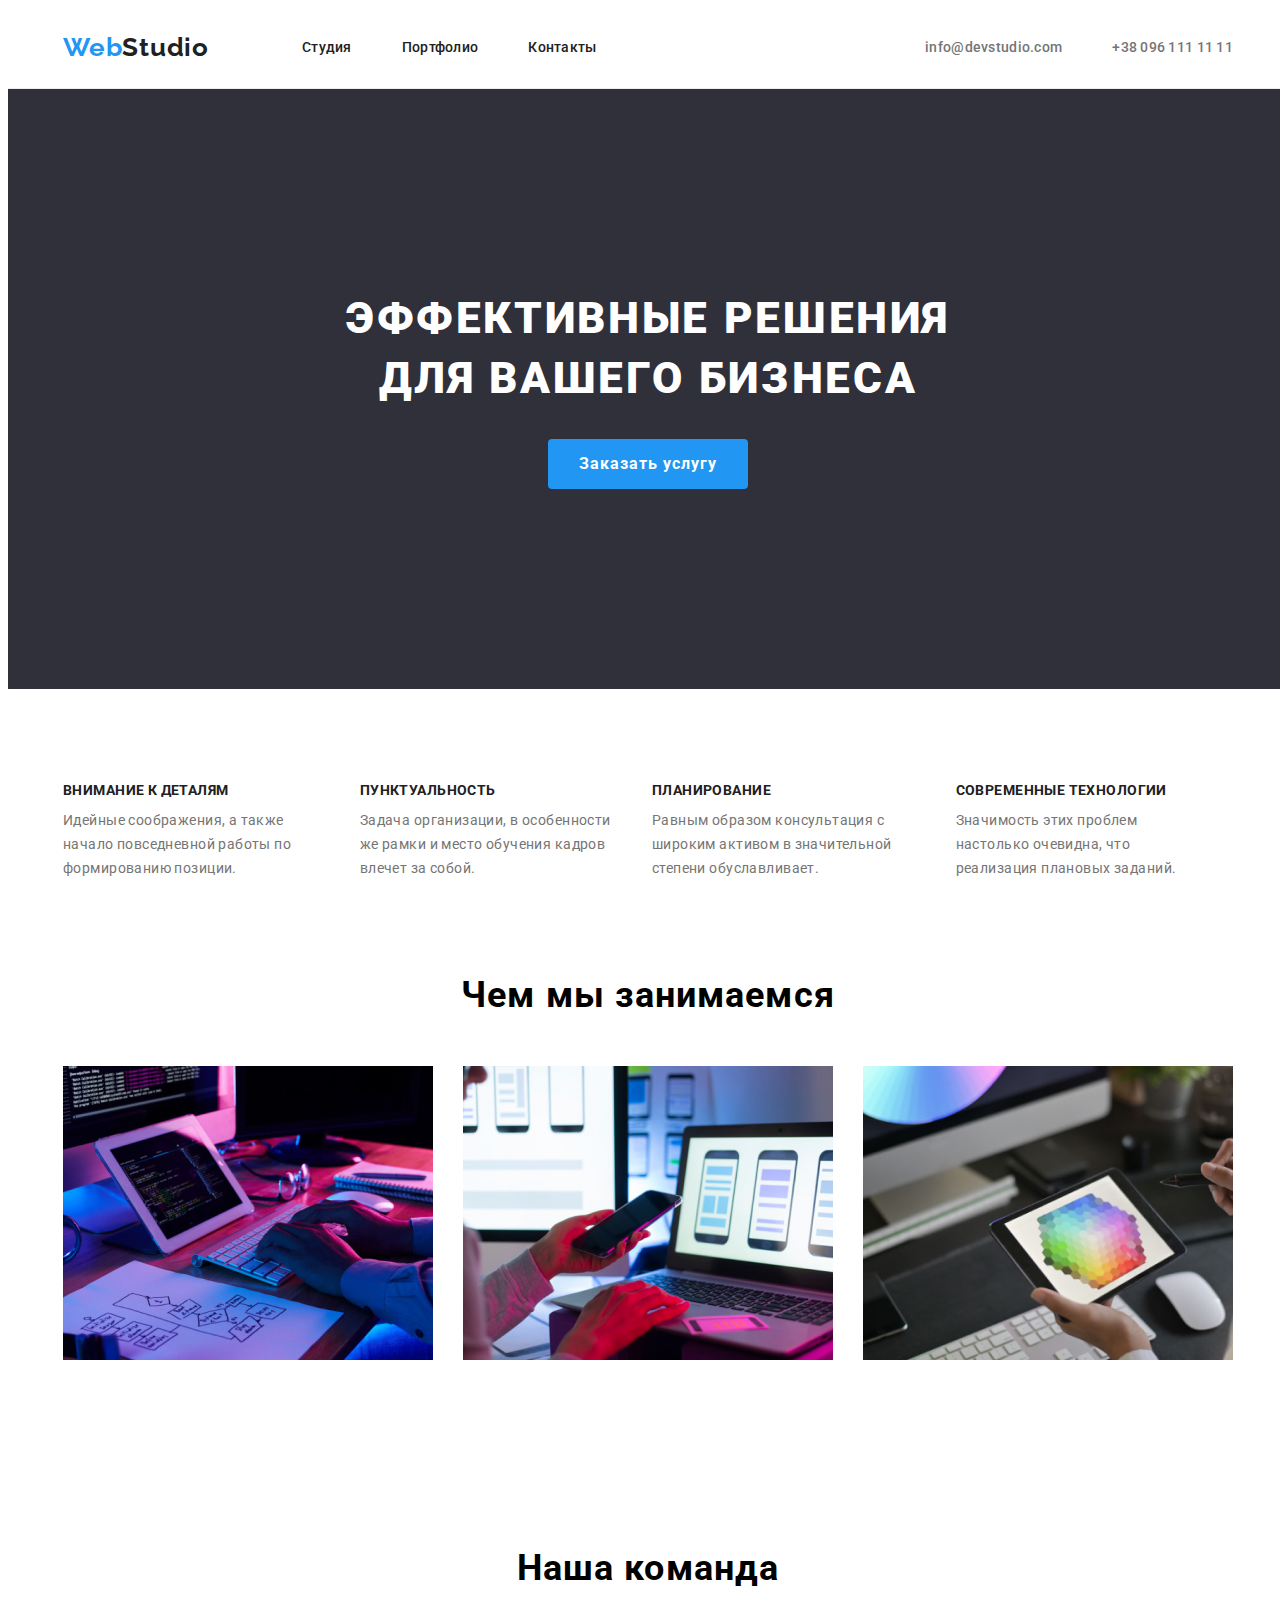
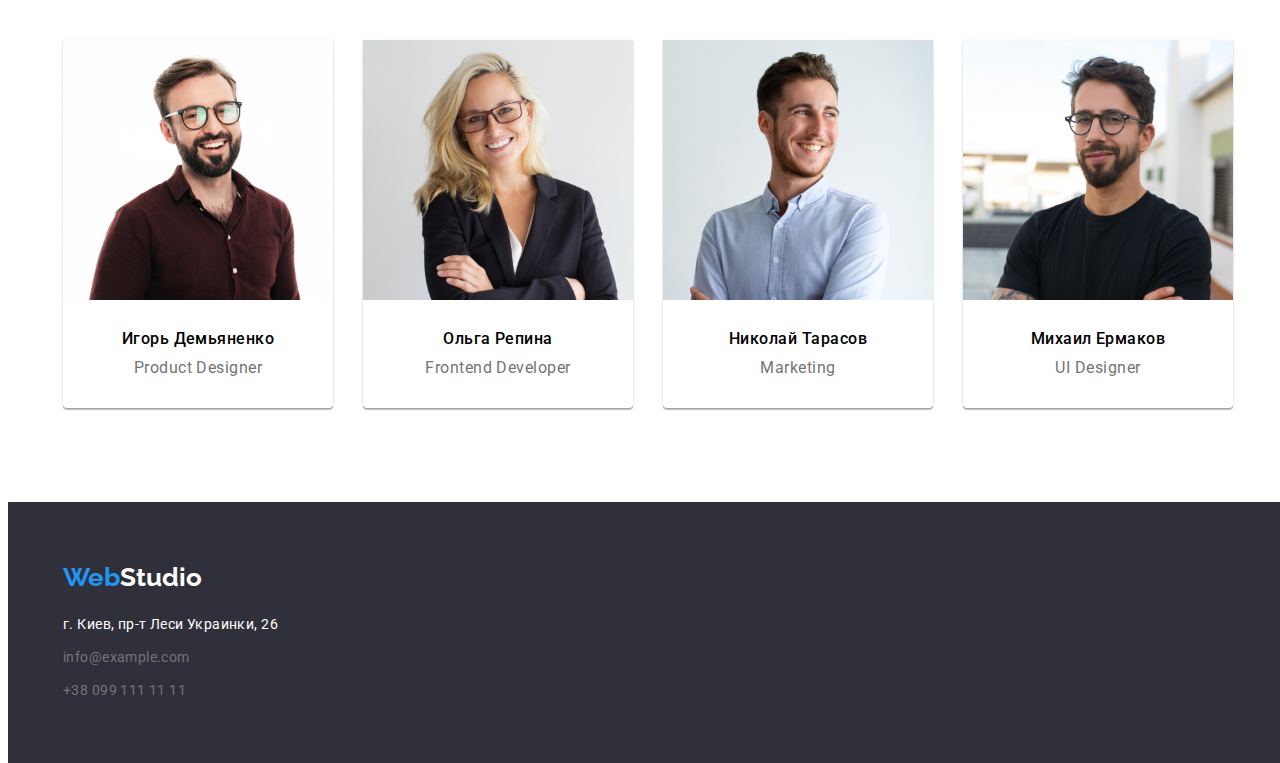
==== index.html @ 1dcfb026 "Add files via upload" ====
<!DOCTYPE html>
<html lang="en">
<head>
	<meta charset="utf-8">
	<link rel="preconnect" href="https://fonts.googleapis.com">
<link rel="preconnect" href="https://fonts.gstatic.com" crossorigin>
<link href="https://fonts.googleapis.com/css2?family=Montserrat:ital,wght@0,400;0,600;0,700;0,800;1,500&family=Raleway:wght@700&family=Roboto:wght@400;500;700;900&display=swap"
 rel="stylesheet">
 <link rel="stylesheet" href="https://cdnjs.cloudflare.com/ajax/libs/modern-normalize/1.1.0/modern-normalize.min.css" integrity="sha512-wpPYUAdjBVSE4KJnH1VR1HeZfpl1ub8YT/NKx4PuQ5NmX2tKuGu6U/JRp5y+Y8XG2tV+wKQpNHVUX03MfMFn9Q=="
  crossorigin="anonymous" referrerpolicy="no-referrer" />
	<link rel="stylesheet" type="text/css" href="css/styles.css">
	<title>Home work 3</title>
</head>
<body>
	<header class="header">
	<div class="container header-container">
<nav class="nav">
			<a href="" class="logo"><span class="logo-blue">Web</span>Studio</a>
	<ul class="list-header">
		<li class="item-header"><a href="" class="link-header">Студия</a></li>
		<li class="item-header"><a href="https://olegochych.github.io/goit-markup-hw-03/portfolio.html" class="link-header">Портфолио</a></li>
		<li class="item-header"><a href="" class="link-header">Контакты</a></li>
	</ul>
</nav>
	<ul class="list-grey">
		<li class="item-grey"><a href="mailto:info@devstudio.com" class="link-grey">info@devstudio.com</a></li>
		<li class="item-grey"><a href="tel:+380961111111" class="link-grey">+38 096 111 11 11</a></li>
	</ul>
	</div>

	</header>

<main class="main">
	<section class="section-hero">
		<div class="container">
		<h1 class="hero-title">Эффективные решения для вашего бизнеса</h1>
		<button type="button" class="hero-btn">Заказать услугу</button>
		</div>
	</section>
	<section class="section-features">
		<div class="container">
		<ul class="list-features">
			<li class="item-features">
				<h3 class="title-features">Внимание к деталям</h3>
				<p class="text-features">Идейные соображения, а также начало повседневной работы по формированию позиции.</p>
			</li>
			<li class="item-features">
				<h3 class="title-features">Пунктуальность</h3>
				<p class="text-features">Задача организации, в особенности же рамки и место обучения кадров влечет за собой.</p>
			</li>
			<li class="item-features">
				<h3 class="title-features">Планирование</h3>
				<p class="text-features">Равным образом консультация с широким активом в значительной степени обуславливает.</p>
			</li>
			<li class="item-features">
				<h3 class="title-features">Современные технологии</h3>
				<p class="text-features">Значимость этих проблем настолько очевидна, что реализация плановых заданий.</p>
			</li>
		</ul>
		</div>
	</section>
	<section class="what-we-do">
		<div class="container">
			<h2 class="what-we-do-title">Чем мы занимаемся</h2>
		<ul class="wwd-list">
			<li class="wwd-item"><img src="images/wwd1.jpg" alt="Написание кода" width="370" height="294"></li>
			<li class="wwd-item"><img src="images/wwd2.jpg" alt="Разработка мобильного приложения" width="370" height="294"></li>
			<li><img src="images/wwd3.jpg" alt="Графический планшет" width="370" height="294"></li>
		</ul>
		</div>	
	</section>
	<section class="our-team">
		<div class="container">
		<h2 class="our-team-title">Наша команда</h2>
		<ul class="our-team-list">
			<li class="our-team-item">
				<img src="images/imgihor.jpg" alt="Игорь" width="270" height="260">
				<h3 class="our-team-names">Игорь Демьяненко</h3>
				<p class="our-team-job">Product Designer</p>
			</li>
			<li class="our-team-item">
				<img src="images/imgolha.jpg" alt="Ольга" width="270" height="260">
				<h3 class="our-team-names">Ольга Репина</h3>
				<p class="our-team-job">Frontend Developer</p>
			</li>
			<li class="our-team-item">
				<img src="images/imgniko.jpg" alt="Николай" width="270" height="260">
				<h3 class="our-team-names">Николай Тарасов</h3>
				<p class="our-team-job">Marketing</p>
			</li>
			<li class="our-team-item">
				<img src="images/imgmichail.jpg" alt="Михаил" width="270" height="260">
				<h3 class="our-team-names">Михаил Ермаков</h3>
				<p class="our-team-job">UI Designer</p>
			</li>
		</ul>
		</div>
	</section>
	</main>

	<footer class="footer">
		<div class="container footer-container">
			<a href="" class="logo-footer"><span class="logo-blue">Web</span>Studio</a>
			<address>
				<ul class="list-footer">
					<li class="item-footer"><a href="https://www.google.com/maps/d/u/0/viewer?msa=0&mid=10uSM3H-mIU3GznYo2szRIEphczw&ll=50.42732700000001%2C30.538092&z=17" class="link-footer-street">г. Киев, пр-т Леси Украинки, 26</a></li>
					<li class="item-footer"><a href="mailto:info@example.com" class="link-footer">info@example.com</a></li>
					<li class="item-footer"><a href="tel:+380991111111" class="link-footer">+38 099 111 11 11</a></li>
				</ul>
			</address>
		</div>
	</footer>
</body>
</html>
---- css/styles.css ----
p,
h1,
h2,
h3,
h4,
h5,
h6 {
  margin: 0;
}

ul {
  margin: 0;
  padding: 0;
}
*,
*:before,
*:after {
  box-sizing: border-box;
}

:focus,
:active {
  outline: none;
}

a:focus,
a:active {
  outline: none;
}

nav,
footer,
header,
aside {
  display: block;
}

html,
body {
  height: 100%;
  width: 100%;
  font-size: 100%;
  line-height: 1;
  font-size: 14px;
  -ms-text-size-adjust: 100%;
  -moz-text-size-adjust: 100%;
  -webkit-text-size-adjust: 100%;
}

input,
button,
textarea {
  font-family: inherit;
}

input::-ms-clear {
  display: none;
}
button {
  cursor: pointer;
}
button::-moz-focus-inner {
  padding: 0;
  border: 0;
}
a,
a:visited,
a:hover {
  text-decoration: none;
}
ul,
li {
  list-style: none;
}
img {
  vertical-align: top;
}

h1,
h2,
h3,
h4,
h5,
h6 {
  font-size: inherit;
  font-weight: 400;
}

.visually-hidden {
  position: absolute;
  width: 1px;
  height: 1px;
  margin: -1px;
  padding: 0;
  overflow: hidden;
  border: 0;
  clip: rect(0 0 0 0);
}

button {
  cursor: pointer;
}

:root {
  --accent-color: #212121;
  --color-blue: #2196f3;
  --color-grey: #757575;
  --color-white: #ffffff;
}
body {
  font-family: roboto, sans-serif;
}

/*----------------HEADER----------*/
.container {
  width: 1200px;
  padding-left: 15px;
  padding-right: 15px;
  margin: 0 auto;
}
.header {
  border-bottom: solid 1px #ececec;
}
.nav {
  display: flex;
}
.logo {
  padding-top: 24px;
  padding-bottom: 25px;
  margin-right: 93px;
  margin-left: 0;
  font-family: Raleway;
  font-weight: 700;
  font-size: 26px;
  line-height: 1.19;
  letter-spacing: 0.03em;
  color: var(--accent-color);
}
.logo-blue {
  color: var(--color-blue);
}
.header-container {
  display: flex;
}
.list-header {
  display: flex;
}
.link-header { 
  font-weight: 500;
  font-size: 14px;
  line-height: 1.14;
  letter-spacing: 0.02em;
}
.item-header{
  padding-top: 32px;
  padding-bottom: 32px;
}
.item-header:not(:last-child){
  margin-right: 50px;
}
.list-grey {
  margin-left: auto;
  display: flex;
}
.item-grey{
  padding-top: 32px;
  padding-bottom: 32px;
}
.item-grey:first-child{
  margin-right: 50px;
}
.link-grey {
  font-style: normal;
  font-weight: 500;
  font-size: 14px;
  line-height: 1.14;
  letter-spacing: 0.02em;
}

.link-header {
  color: var(--accent-color);
}
a.link-header:focus {
  color: var(--color-blue);
}
a.link-header:hover {
  color: var(--color-blue);
}
.link-grey {
  color: var(--color-grey);
}
a.link-grey:focus {
  color: var(--color-blue);
}
a.link-grey:hover {
  color: var(--color-blue);
}

/*--------- HERO --------*/

.section-hero {
    padding-top: 200px;
  background-color: #2f303a;
  height: 600px;
  text-align: center;
  align-items: center;
}

.hero-title {
  padding-left: 252px;
  padding-right: 252px;
  font-weight: 900;
  font-size: 44px;
  line-height: 1.36;
  text-align: center;
  letter-spacing: 0.06em;
  text-transform: uppercase;
  color: var(--color-white);
}

.hero-btn {
  margin-top: 30px;
  width: 200px;
  height: 50px;
  font-weight: 700;
  font-size: 16px;
  line-height: 1.87;
  letter-spacing: 0.06em;
  border-style: none;
  border-radius: 4px;
  background-color: var(--color-blue);
  color: var(--color-white);
}

/*---------FEATURES---------*/

.section-features{
  padding-top: 94px;
}
.list-features {
  display: flex;
}
.item-features {
  margin-right: 30px;
}
.title-features {
  font-weight: 700;
  font-size: 14px;
  line-height: 1.14;
  letter-spacing: 0.03em;
  text-transform: uppercase;
  color: var(--accent-color);
}
.text-features {
  margin-top: 10px;
  font-size: 14px;
  line-height: 1.71;
  letter-spacing: 0.03em;
  color: var(--color-grey);
}

/*--------WHAT-WE-DO--------*/
.what-we-do{
  padding-top: 94px;
  padding-bottom: 94px;
}
.what-we-do-title {
  text-align: center;
  font-weight: 700;
  font-size: 36px;
  line-height: 1.16;
  letter-spacing: 0.03em;
  color: var(--acent-color);
}
.wwd-list {
  display: flex;
  margin-top: 50px;
}
.wwd-item :only-child {
  margin-right: 30px;
}
/*-------OUR-TEAM----------*/
.our-team{
  padding-top: 94px;
  padding-bottom: 94px;
}
.our-team-list {
  display: flex;
}
.our-team-item {
  margin-right: 30px;
  padding-bottom: 30px;
  box-shadow: 0px 1px 3px rgba(0, 0, 0, 0.12), 0px 1px 1px rgba(0, 0, 0, 0.14),
    0px 2px 1px rgba(0, 0, 0, 0.2);
  border-radius: 0px 0px 4px 4px;
}
.our-team-title {
  font-weight: 700;
  font-size: 36px;
  line-height: 1.16;
  text-align: center;
  letter-spacing: 0.03em;
  color: var(--acent-color);
  margin-bottom: 50px;
}
.our-team-names {
  padding-top: 30px;
  font-weight: 500;
  font-size: 16px;
  line-height: 1.18;
  text-align: center;
  letter-spacing: 0.03em;
  color: var(--acent-color);
}
.our-team-job {
  padding-top: 10px;
  font-size: 16px;
  line-height: 1.18;
  text-align: center;
  letter-spacing: 0.03em;
  color: var(--color-grey);
}

/*-------------FOOTER---------*/

.footer {
  background-color: #2f303a;
  padding-top: 60px;
  padding-bottom: 60px;
}


.logo-footer {
  font-family: Raleway;
  font-weight: 700;
  font-size: 26px;
  line-height: 1.19;
  color: var(--color-white);
}
.list-footer {
  margin-top: 20px;
}

.item-footer:first-child {
  margin-top: 20px;
}
.item-footer:nth-child(2) {
  margin-top: 9px;
}
.item-footer:nth-child(3) {
  margin-top: 9px;
}
.link-footer{
  display: flex;
  font-style: normal;
  font-size: 14px;
  line-height: 1.71;
  letter-spacing: 0.03em;
    color: var(--color-grey);
}
.link-footer-street{
  display: flex;
  font-style: normal;
  font-size: 14px;
  line-height: 1.71;
  letter-spacing: 0.03em;
  color: var(--color-white);
}
a.link-footer-street:hover {
  color: var(--color-blue);
}
a.link-footer-street:focus {
  color: var(--color-blue);
}
a.link-footer:hover {
  color: var(--color-blue);
}
a.link-footer:focus {
  color: var(--color-blue);
}
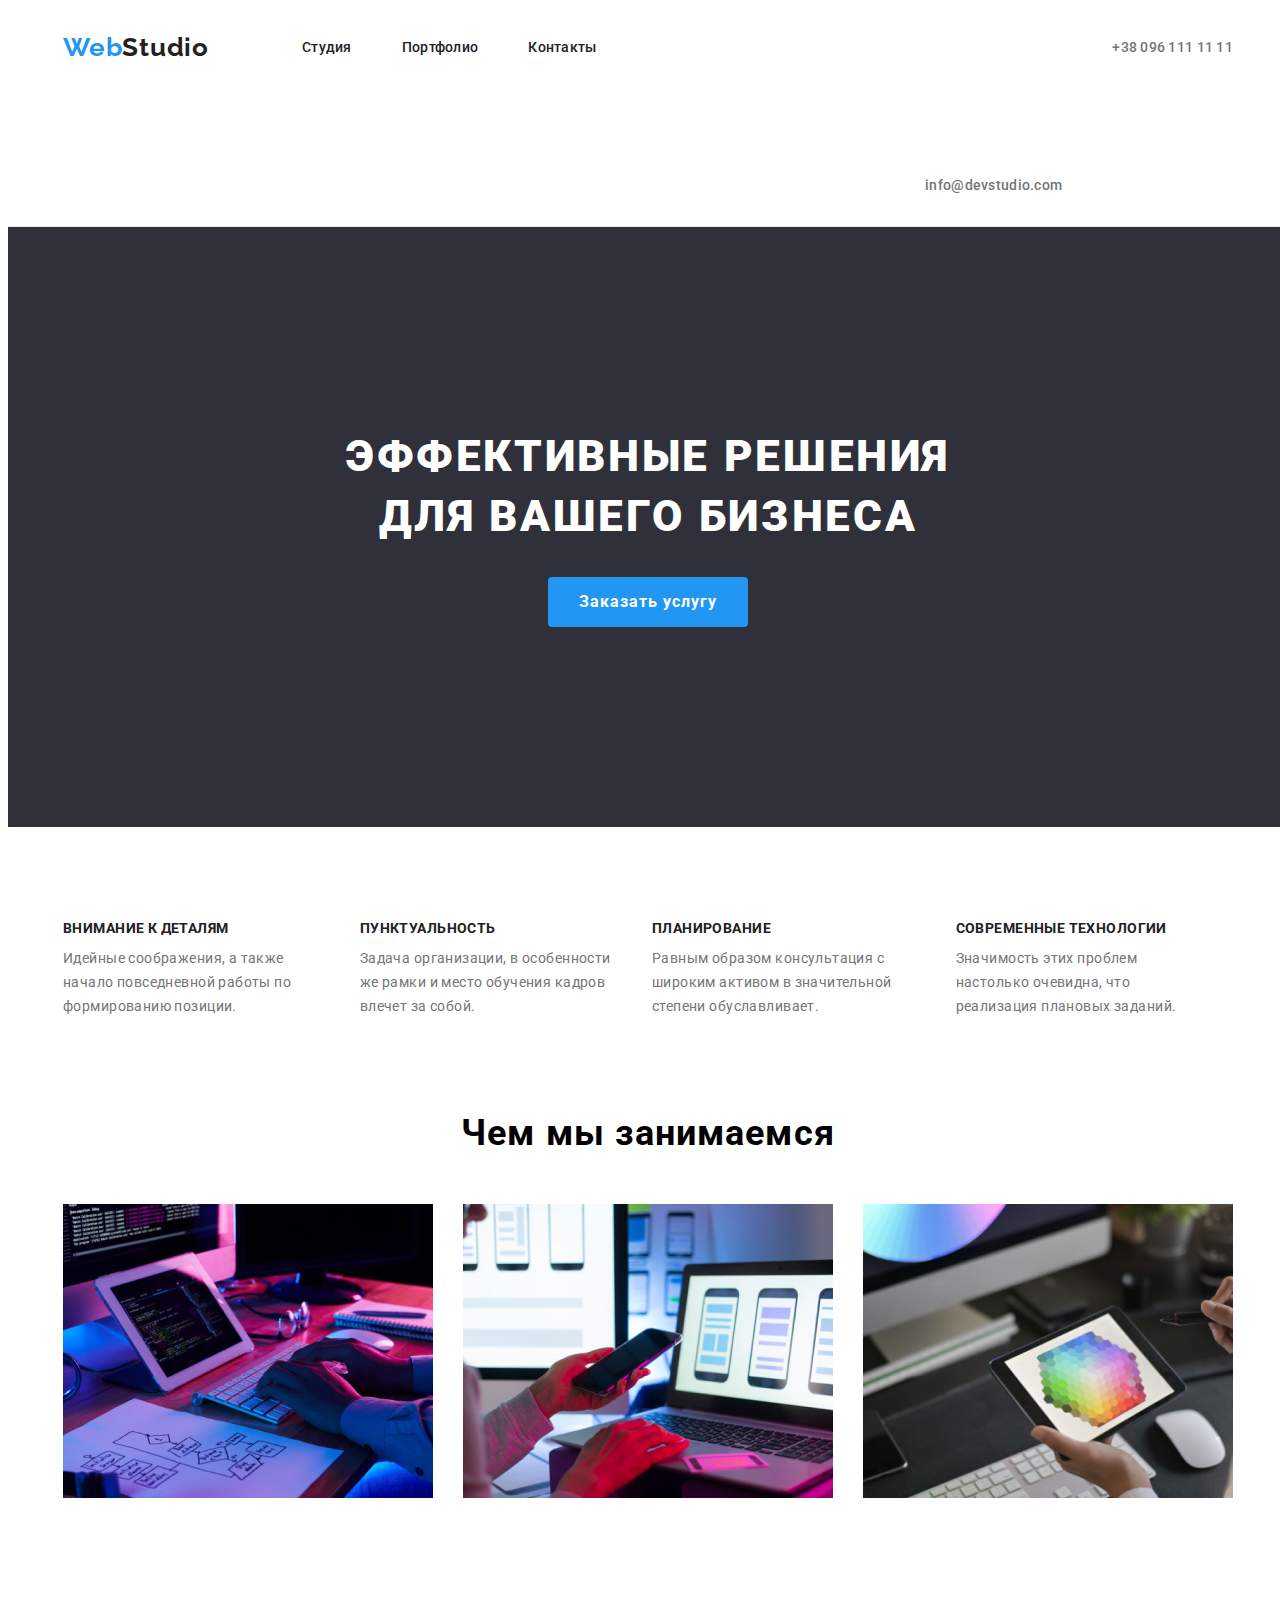
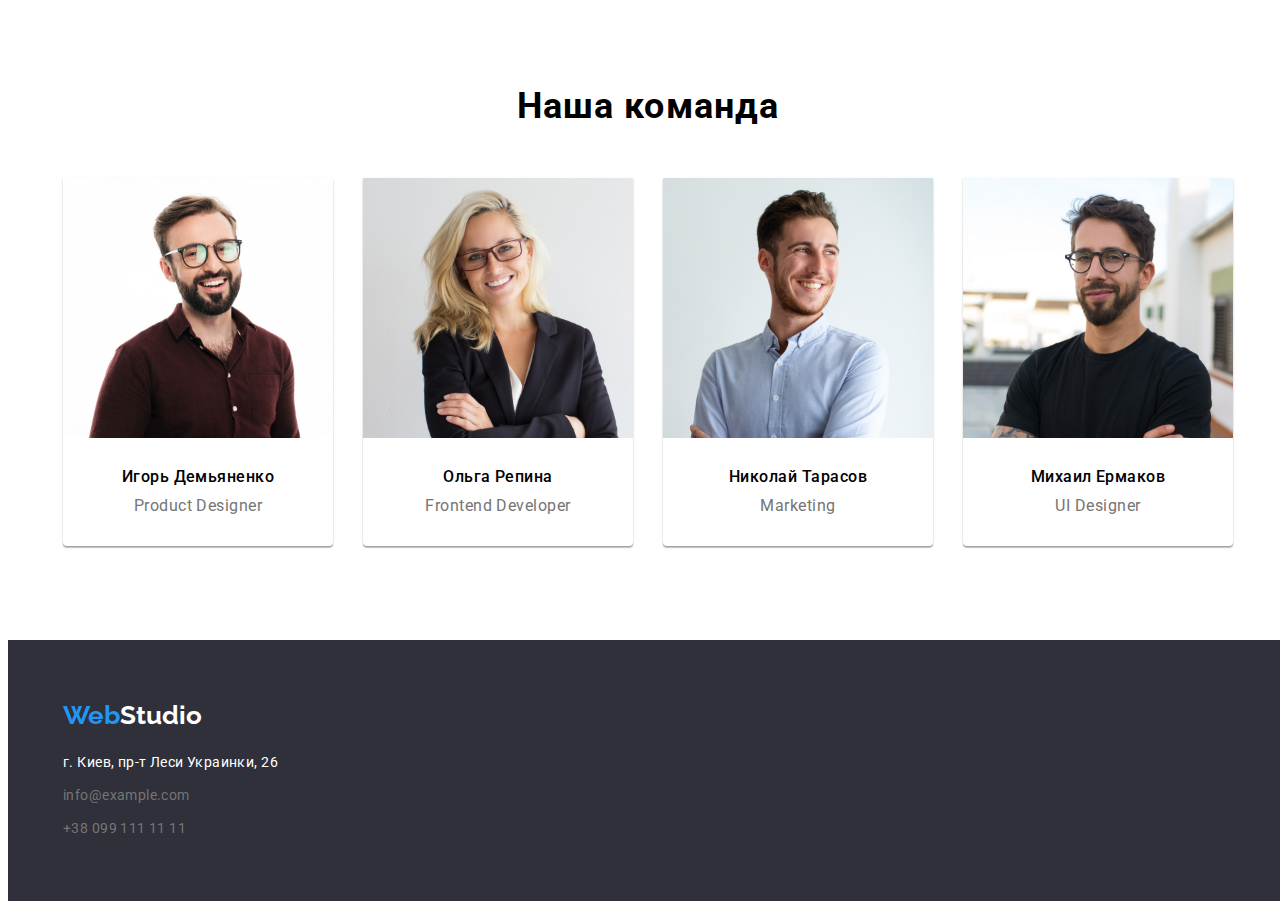
==== commit 97043f36: "Update index.html" ====
--- a/index.html
+++ b/index.html
@@ -23,7 +23,10 @@
 	</ul>
 </nav>
 	<ul class="list-grey">
-		<li class="item-grey"><a href="mailto:info@devstudio.com" class="link-grey">info@devstudio.com</a></li>
+		<li class="item-grey"><a href="mailto:info@devstudio.com" class="link-grey">
+			<svg class="header-icon">
+			<use href="./images/icons.svg#icon-envelope"></use>
+		</svg>    info@devstudio.com</a></li>
 		<li class="item-grey"><a href="tel:+380961111111" class="link-grey">+38 096 111 11 11</a></li>
 	</ul>
 	</div>
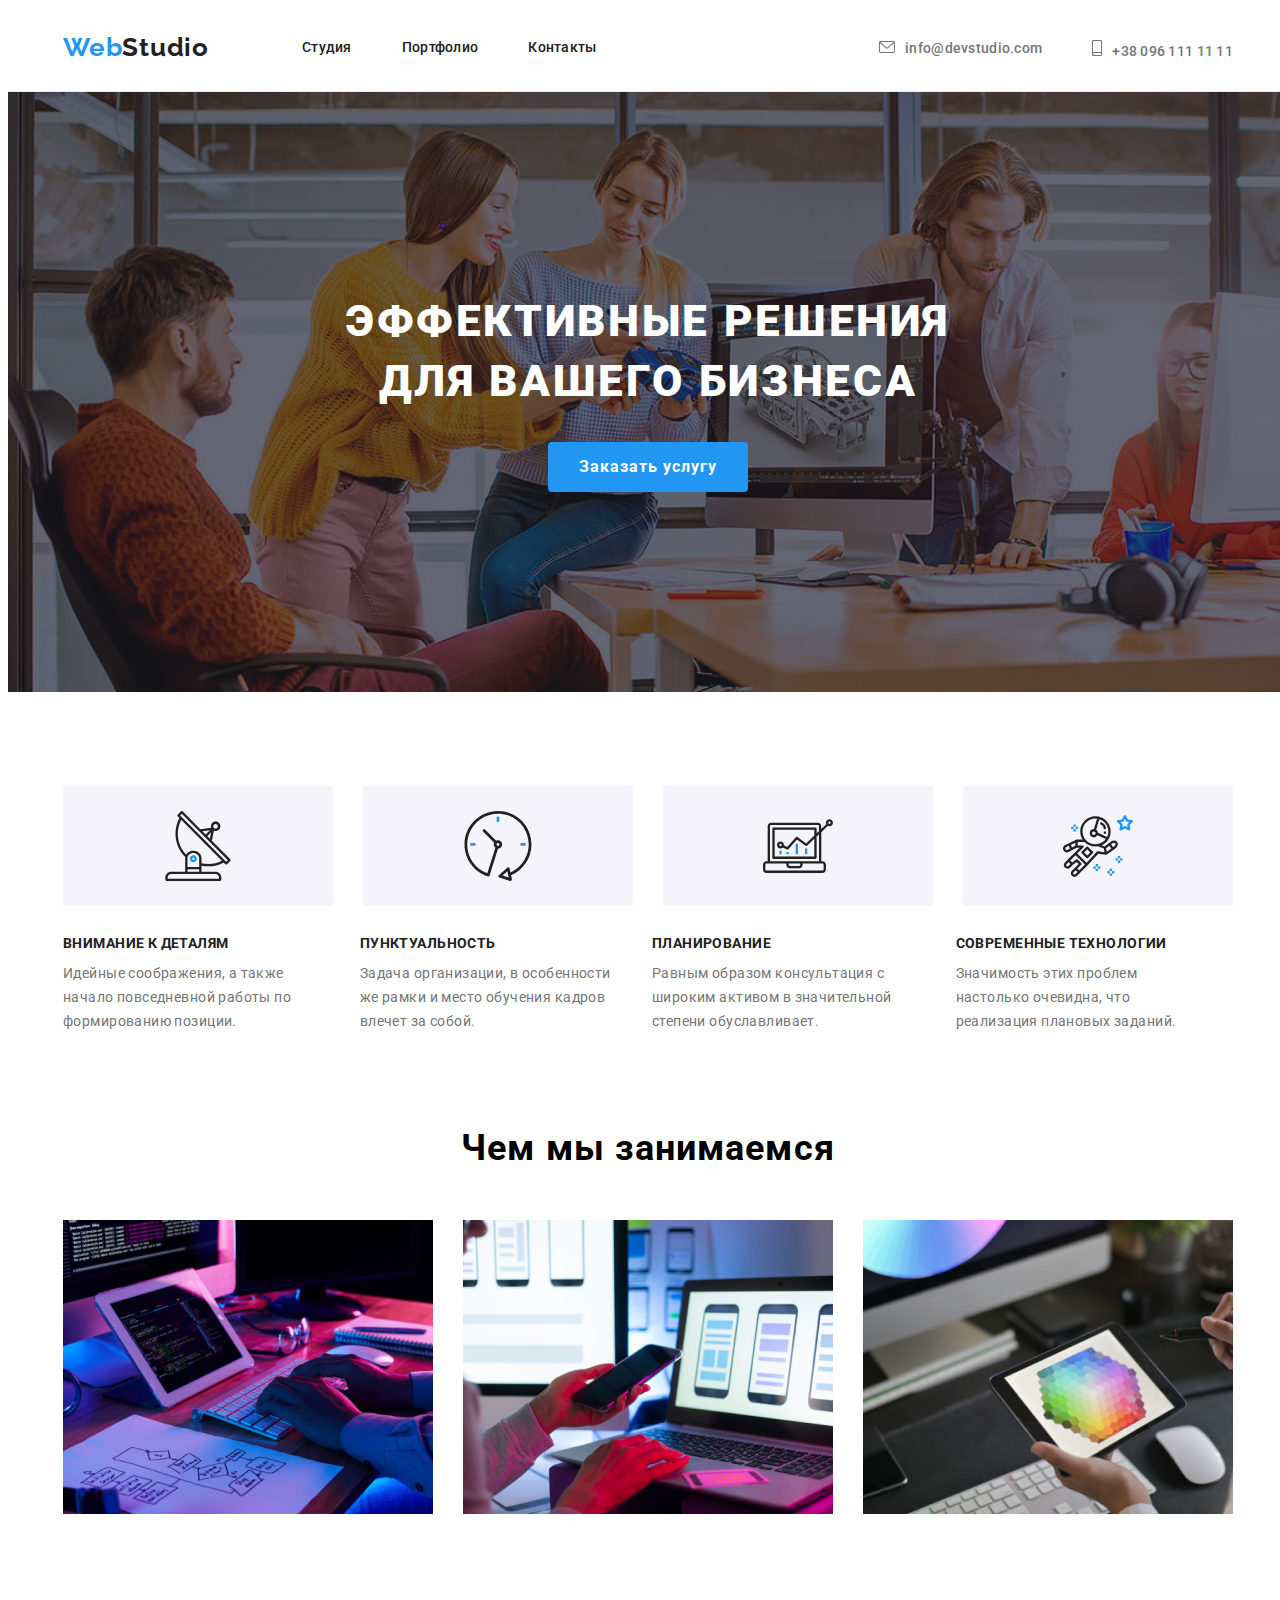
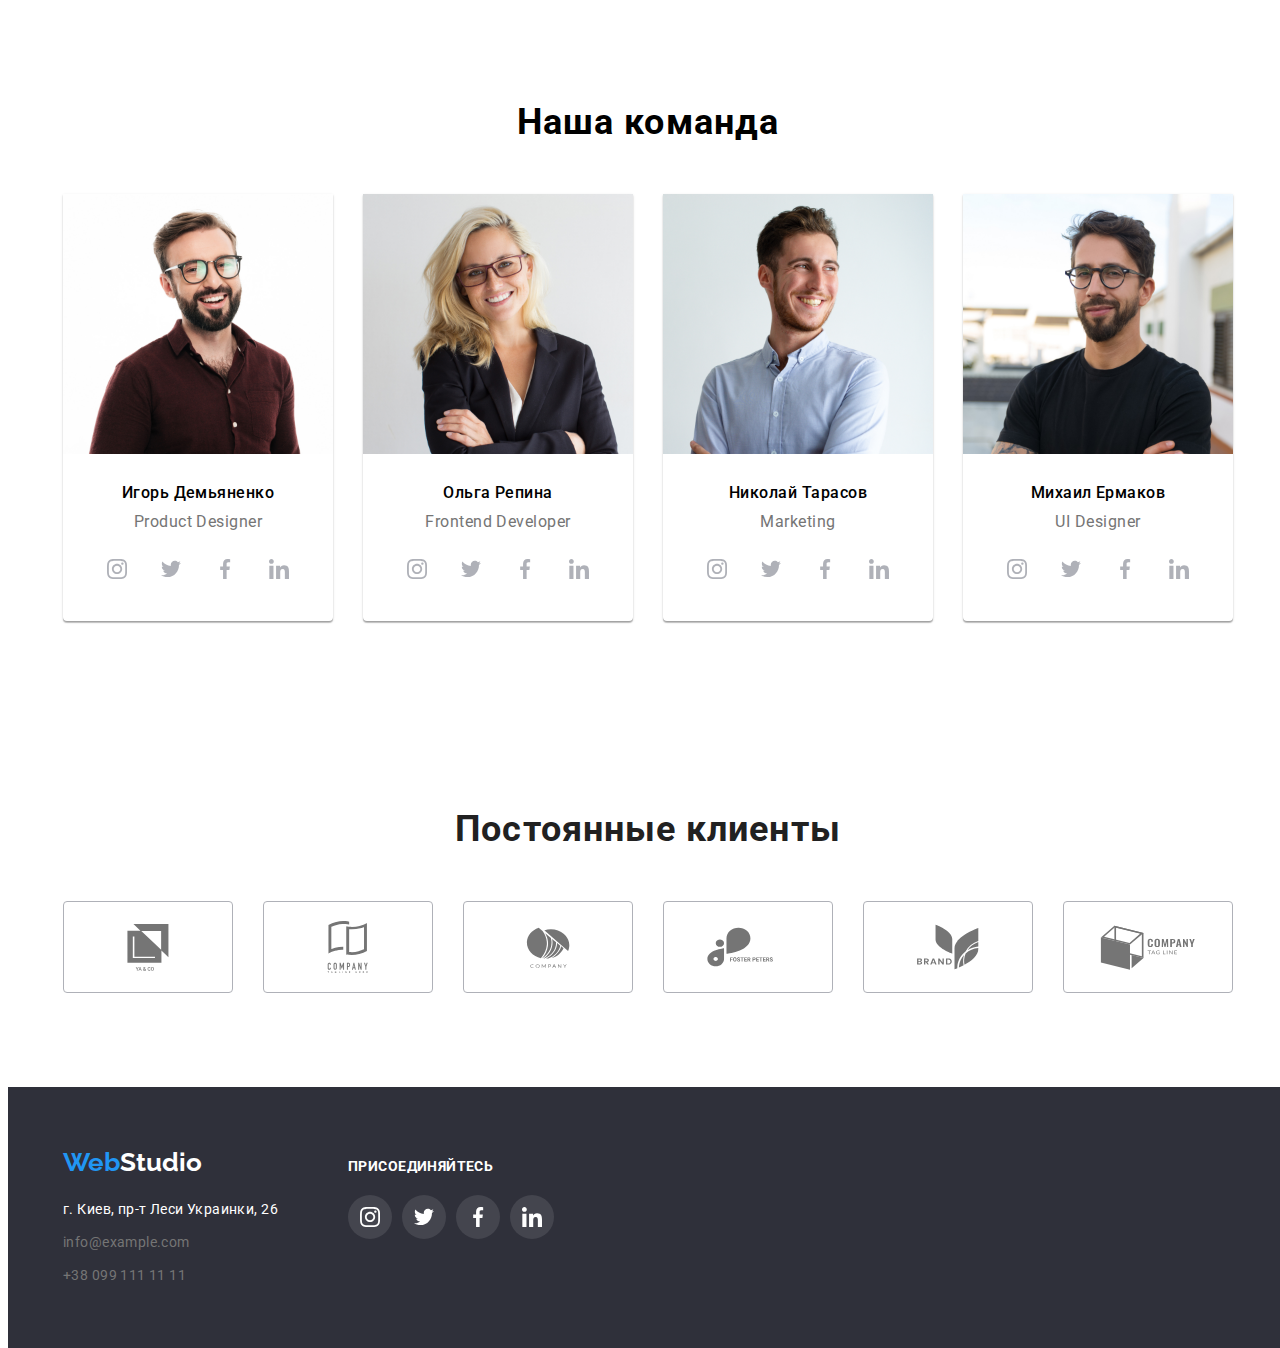
==== commit f8a5b94b: "Update index.html" ====
--- a/index.html
+++ b/index.html
@@ -24,10 +24,13 @@
 </nav>
 	<ul class="list-grey">
 		<li class="item-grey"><a href="mailto:info@devstudio.com" class="link-grey">
-			<svg class="header-icon">
+			<svg class="header-icon" width="16" height="12">
 			<use href="./images/icons.svg#icon-envelope"></use>
-		</svg>    info@devstudio.com</a></li>
-		<li class="item-grey"><a href="tel:+380961111111" class="link-grey">+38 096 111 11 11</a></li>
+		</svg>info@devstudio.com</a></li>
+		<li class="item-grey"><a href="tel:+380961111111" class="link-grey">
+			<svg class="header-icon" width="10" height="16">
+			<use href="./images/icons.svg#icon-smartphone"></use>
+		</svg>+38 096 111 11 11</a></li>
 	</ul>
 	</div>
 
@@ -42,20 +45,44 @@
 	</section>
 	<section class="section-features">
 		<div class="container">
+			<div>
+				<ul class="list-features-icon">
+					<li class="features-icon-item"><svg class="features-icon" width="70" height="70">
+					<use href="./images/icons.svg#icon-antenna"></use>
+				</svg>
+			</li>
+					<li class="features-icon-item"><svg class="features-icon" width="70" height="70">
+					<use href="./images/icons.svg#icon-clock"></use>
+				</svg>
+			</li>
+					<li class="features-icon-item"><svg class="features-icon" width="70" height="70">
+					<use href="./images/icons.svg#icon-diagram"></use>
+				</svg>
+			</li>
+					<li class="features-icon-item"><svg class="features-icon" width="70" height="70">
+					<use href="./images/icons.svg#icon-astronaut"></use>
+				</svg>
+			</li>
+				</ul>
+			</div>
 		<ul class="list-features">
 			<li class="item-features">
+				
 				<h3 class="title-features">Внимание к деталям</h3>
 				<p class="text-features">Идейные соображения, а также начало повседневной работы по формированию позиции.</p>
 			</li>
 			<li class="item-features">
+				
 				<h3 class="title-features">Пунктуальность</h3>
 				<p class="text-features">Задача организации, в особенности же рамки и место обучения кадров влечет за собой.</p>
 			</li>
 			<li class="item-features">
+				
 				<h3 class="title-features">Планирование</h3>
 				<p class="text-features">Равным образом консультация с широким активом в значительной степени обуславливает.</p>
 			</li>
 			<li class="item-features">
+				
 				<h3 class="title-features">Современные технологии</h3>
 				<p class="text-features">Значимость этих проблем настолько очевидна, что реализация плановых заданий.</p>
 			</li>
@@ -78,31 +105,209 @@
 		<ul class="our-team-list">
 			<li class="our-team-item">
 				<img src="images/imgihor.jpg" alt="Игорь" width="270" height="260">
-				<h3 class="our-team-names">Игорь Демьяненко</h3>
+				<div>
+					<h3 class="our-team-names">Игорь Демьяненко</h3>
 				<p class="our-team-job">Product Designer</p>
+				<ul class="social-icon-list">
+					<li class="social-icon-item">
+						<a href="" class="social-icon-link">
+							<svg class="social-icon"  width="20" height="20">
+								<use href="./images/icons.svg#icon-instagram"></use>
+							</svg>
+						</a>
+					</li>
+					<li class="social-icon-item">
+						<a href="" class="social-icon-link">
+							<svg class="social-icon"  width="20" height="20">
+								<use href="./images/icons.svg#icon-twitter"></use>
+							</svg>
+						</a>
+					</li>
+					<li class="social-icon-item">
+						<a href="" class="social-icon-link">
+							<svg class="social-icon" width="20" height="20">
+								<use href="./images/icons.svg#icon-facebook" ></use>
+							</svg>
+						</a>
+					</li>
+					<li class="social-icon-item">
+						<a href="" class="social-icon-link">
+							<svg class="social-icon"  width="20" height="20">
+								<use href="./images/icons.svg#icon-linkedin"></use>
+							</svg>
+						</a>
+					</li>
+				</ul>
+			</div>
 			</li>
 			<li class="our-team-item">
 				<img src="images/imgolha.jpg" alt="Ольга" width="270" height="260">
-				<h3 class="our-team-names">Ольга Репина</h3>
+				<div>
+					<h3 class="our-team-names">Ольга Репина</h3>
 				<p class="our-team-job">Frontend Developer</p>
+			<ul class="social-icon-list">
+					<li class="social-icon-item">
+						<a href="" class="social-icon-link">
+							<svg class="social-icon" width="20" height="20">
+								<use href="./images/icons.svg#icon-instagram" ></use>
+							</svg>
+						</a>
+					</li>
+					<li class="social-icon-item">
+						<a href="" class="social-icon-link">
+							<svg class="social-icon" width="20" height="20">
+								<use href="./images/icons.svg#icon-twitter"></use>
+							</svg>
+						</a>
+					</li>
+					<li class="social-icon-item">
+						<a href="" class="social-icon-link">
+							<svg class="social-icon" width="20" height="20">
+								<use href="./images/icons.svg#icon-facebook"></use>
+							</svg>
+						</a>
+					</li>
+					<li class="social-icon-item">
+						<a href="" class="social-icon-link">
+							<svg class="social-icon" width="20" height="20">
+								<use href="./images/icons.svg#icon-linkedin" ></use>
+							</svg>
+						</a>
+					</li>
+				</ul>
+			</div>
 			</li>
 			<li class="our-team-item">
 				<img src="images/imgniko.jpg" alt="Николай" width="270" height="260">
-				<h3 class="our-team-names">Николай Тарасов</h3>
+				<div>
+					<h3 class="our-team-names">Николай Тарасов</h3>
 				<p class="our-team-job">Marketing</p>
+				<ul class="social-icon-list">
+					<li class="social-icon-item">
+						<a href="" class="social-icon-link">
+							<svg class="social-icon" width="20" height="20">
+								<use href="./images/icons.svg#icon-instagram" ></use>
+							</svg>
+						</a>
+					</li>
+					<li class="social-icon-item">
+						<a href="" class="social-icon-link">
+							<svg class="social-icon" width="20" height="20">
+								<use href="./images/icons.svg#icon-twitter" ></use>
+							</svg>
+						</a>
+					</li>
+					<li class="social-icon-item">
+						<a href="" class="social-icon-link">
+							<svg class="social-icon" width="20" height="20">
+								<use href="./images/icons.svg#icon-facebook"></use>
+							</svg>
+						</a>
+					</li>
+					<li class="social-icon-item">
+						<a href="" class="social-icon-link">
+							<svg class="social-icon" width="20" height="20">
+								<use href="./images/icons.svg#icon-linkedin" ></use>
+							</svg>
+						</a>
+					</li>
+				</ul>
+			</div>
 			</li>
 			<li class="our-team-item">
 				<img src="images/imgmichail.jpg" alt="Михаил" width="270" height="260">
-				<h3 class="our-team-names">Михаил Ермаков</h3>
+				<div>
+					<h3 class="our-team-names">Михаил Ермаков</h3>
 				<p class="our-team-job">UI Designer</p>
+				<ul class="social-icon-list">
+					<li class="social-icon-item">
+						<a href="" class="social-icon-link">
+							<svg class="social-icon"  width="20" height="20">
+								<use href="./images/icons.svg#icon-instagram"></use>
+							</svg>
+						</a>
+					</li>
+					<li class="social-icon-item">
+						<a href="" class="social-icon-link">
+							<svg class="social-icon" width="20" height="20">
+								<use href="./images/icons.svg#icon-twitter" ></use>
+							</svg>
+						</a>
+					</li>
+					<li class="social-icon-item">
+						<a href="" class="social-icon-link">
+							<svg class="social-icon"  width="20" height="20">
+								<use href="./images/icons.svg#icon-facebook"></use>
+							</svg>
+						</a>
+					</li>
+					<li class="social-icon-item">
+						<a href="" class="social-icon-link">
+							<svg class="social-icon" width="20" height="20">
+								<use href="./images/icons.svg#icon-linkedin" ></use>
+							</svg>
+						</a>
+					</li>
+				</ul>
+			</div>
 			</li>
 		</ul>
 		</div>
+	</section>
+	<section class="section-clients">
+		<div class="container">
+		<h2 class="clients-title">Постоянные клиенты</h2>
+			<ul class="clients-list">
+				<li class="clients-item">
+					<a href="" class="clients-link">
+						<svg class="clients-icon" widht="41" height="47">
+							<use href="./images/icons.svg#icon-company1"></use>
+						</svg>
+					</a>
+				</li>
+				<li class="clients-item">
+					<a href="" class="clients-link">
+						<svg class="clients-icon" widht="40" height="52">
+							<use href="./images/icons.svg#icon-company2"></use>
+						</svg>
+					</a>
+				</li>
+				<li class="clients-item">
+					<a href="" class="clients-link">
+						<svg class="clients-icon" widht="44" height="41">
+							<use href="./images/icons.svg#icon-company3"></use>
+						</svg>
+					</a>
+				</li>
+				<li class="clients-item">
+					<a href="" class="clients-link">
+						<svg class="clients-icon" widht="85" height="40">
+							<use href="./images/icons.svg#icon-company4"></use>
+						</svg>
+					</a>
+				</li>
+				<li class="clients-item">
+					<a href="" class="clients-link">
+						<svg class="clients-icon" widht="63" height="46">
+							<use href="./images/icons.svg#icon-company5"></use>
+						</svg>
+					</a>
+				</li>
+				<li class="clients-item">
+					<a href="" class="clients-link">
+						<svg class="clients-icon" widht="94" height="45">
+							<use href="./images/icons.svg#icon-company6"></use>
+						</svg>
+					</a>
+				</li>
+			</ul>
+			</div>
 	</section>
 	</main>
 
 	<footer class="footer">
 		<div class="container footer-container">
+			<div>
 			<a href="" class="logo-footer"><span class="logo-blue">Web</span>Studio</a>
 			<address>
 				<ul class="list-footer">
@@ -111,6 +316,40 @@
 					<li class="item-footer"><a href="tel:+380991111111" class="link-footer">+38 099 111 11 11</a></li>
 				</ul>
 			</address>
+			</div>
+		<div class="footer-icon-div">
+			<h3 class="footer-title">присоединяйтесь</h3>
+			<ul class="footer-icon-list">
+				<li class="footer-icon-item">
+					<a href="" class="footer-icon-link">
+						<svg class="footer-icon" width="20" height="20">
+							<use href="./images/icons.svg#icon-instagram"></use>
+						</svg>
+					</a>
+				</li>
+				<li class="footer-icon-item">
+					<a href="" class="footer-icon-link">
+						<svg class="footer-icon" width="20" height="20">
+							<use href="./images/icons.svg#icon-twitter"></use>
+						</svg>
+					</a>
+				</li>
+				<li class="footer-icon-item">
+					<a href="" class="footer-icon-link">
+						<svg class="footer-icon" width="20" height="20">
+							<use href="./images/icons.svg#icon-facebook"></use>
+						</svg>
+					</a>
+				</li>
+				<li class="footer-icon-item">
+					<a href="" class="footer-icon-link">
+						<svg class="footer-icon" width="20" height="20">
+							<use href="./images/icons.svg#icon-linkedin"></use>
+						</svg>
+					</a>
+				</li>
+			</ul>
+		</div>
 		</div>
 	</footer>
 </body>
--- a/css/styles.css
+++ b/css/styles.css
@@ -173,8 +173,13 @@
   font-style: normal;
   font-weight: 500;
   font-size: 14px;
-  line-height: 1.14;
+  line-height: 1.17;
   letter-spacing: 0.02em;
+}
+.header-icon{
+  fill: var(--color-grey);
+  margin-right: 10px;
+  fill: currentColor;
 }
 
 .link-header {
@@ -199,8 +204,9 @@
 /*--------- HERO --------*/
 
 .section-hero {
-    padding-top: 200px;
-  background-color: #2f303a;
+  padding-top: 200px;
+background: linear-gradient(rgba(47, 48, 58, 0.4),rgba(47, 48, 58, 0.4)
+), url(../images/bg.jpg);
   height: 600px;
   text-align: center;
   align-items: center;
@@ -259,6 +265,23 @@
   color: var(--color-grey);
 }
 
+
+.list-features-icon{
+  display: flex;
+  padding-bottom: 30px;
+}
+.features-icon-item{
+  background-color: #F5F4FA;
+  width: 270px;
+  height: 120px;
+    display: flex;
+  justify-content: center;
+  align-items: center;
+}
+.features-icon-item:not(:last-child){
+  margin-right: 30px;
+}
+
 /*--------WHAT-WE-DO--------*/
 .what-we-do{
   padding-top: 94px;
@@ -319,8 +342,88 @@
   text-align: center;
   letter-spacing: 0.03em;
   color: var(--color-grey);
-}
-
+  margin-bottom: 16px;
+}
+.social-icon-list{
+  display: flex;
+  justify-content: center;
+}
+.social-icon-item:not(:last-child){
+  margin-right: 10px;
+}
+.social-icon-item{
+  width: 44px;
+  height: 44px;
+}
+.social-icon-link{
+  border-radius: 50%; 
+width: 100%;
+height: 100%;
+display: flex;
+justify-content: center;
+align-items: center;
+}
+.social-icon{
+  fill: #AFB1B8;
+}
+.social-icon-link:hover ,
+.social-icon-link:focus{
+  background-color: var(--color-blue)
+}
+.social-icon-link:hover .social-icon,
+.social-icon-link:focus .social-icon{
+fill: var(--color-white)
+}
+
+/*------------CLIENTS--------*/
+.section-clients{
+padding-top: 94px;
+padding-bottom: 94px;
+}
+.clients-title{
+  font-weight: bold;
+font-size: 36px;
+line-height: 1.16;
+text-align: center;
+letter-spacing: 0.03em;
+color: var(--accent-color);
+margin-bottom: 50px;
+}
+.clients-list{
+display: flex;
+justify-content: center;
+align-items: center;
+
+}
+.clients-link{
+  display: flex;
+justify-content: center;
+align-items: center;
+  border-style: none;
+  border-radius: 4px;
+  border: solid 1px;
+  border-color: #AFB1B8;
+  width: 170px;
+  height: 92px;
+}
+.clients-item:not(:last-child){
+  margin-right: 30px;
+}
+
+.clients-icon{
+  fill: var(--color-grey);
+}
+
+.clients-link:hover ,
+.clients-link:focus{
+  border-color: var(--color-blue)
+}
+.clients-link:hover .clients-icon{
+  fill: var(--color-blue)
+}
+.clients-link:focus .clients-icon{
+  fill: var(--color-blue)
+}
 /*-------------FOOTER---------*/
 
 .footer {
@@ -328,8 +431,6 @@
   padding-top: 60px;
   padding-bottom: 60px;
 }
-
-
 .logo-footer {
   font-family: Raleway;
   font-weight: 700;
@@ -340,7 +441,6 @@
 .list-footer {
   margin-top: 20px;
 }
-
 .item-footer:first-child {
   margin-top: 20px;
 }
@@ -366,6 +466,54 @@
   letter-spacing: 0.03em;
   color: var(--color-white);
 }
+.footer-container {
+  display: flex;
+}
+.footer-icon-div{
+  margin-left: 70px;
+padding-top: 12px;
+}
+.footer-title{
+  font-weight: bold;
+font-size: 14px;
+line-height: 1.14;
+letter-spacing: 0.03em;
+text-transform: uppercase;
+margin-bottom: 20px;
+color: var(--color-white);
+}
+.footer-icon-list{
+    display: flex;
+}
+.footer-icon-item:not(:last-child){
+  margin-right: 10px;
+}
+.footer-icon-item{
+  width: 44px;
+  height: 44px;
+}
+.footer-icon-link{
+  background: rgba(255, 255, 255, 0.1);
+  border-radius: 50%; 
+width: 100%;
+height: 100%;
+display: flex;
+align-items: center;
+justify-content: center;
+}
+.footer-icon{
+  fill: var(--color-white);
+}
+.footer-icon-link:hover ,
+.footer-icon-link:focus{
+  background-color: var(--color-blue)
+}
+.footer-icon-link:hover,
+.footer-icon-link:focus{
+fill: var(--color-white)
+}
+
+
 a.link-footer-street:hover {
   color: var(--color-blue);
 }
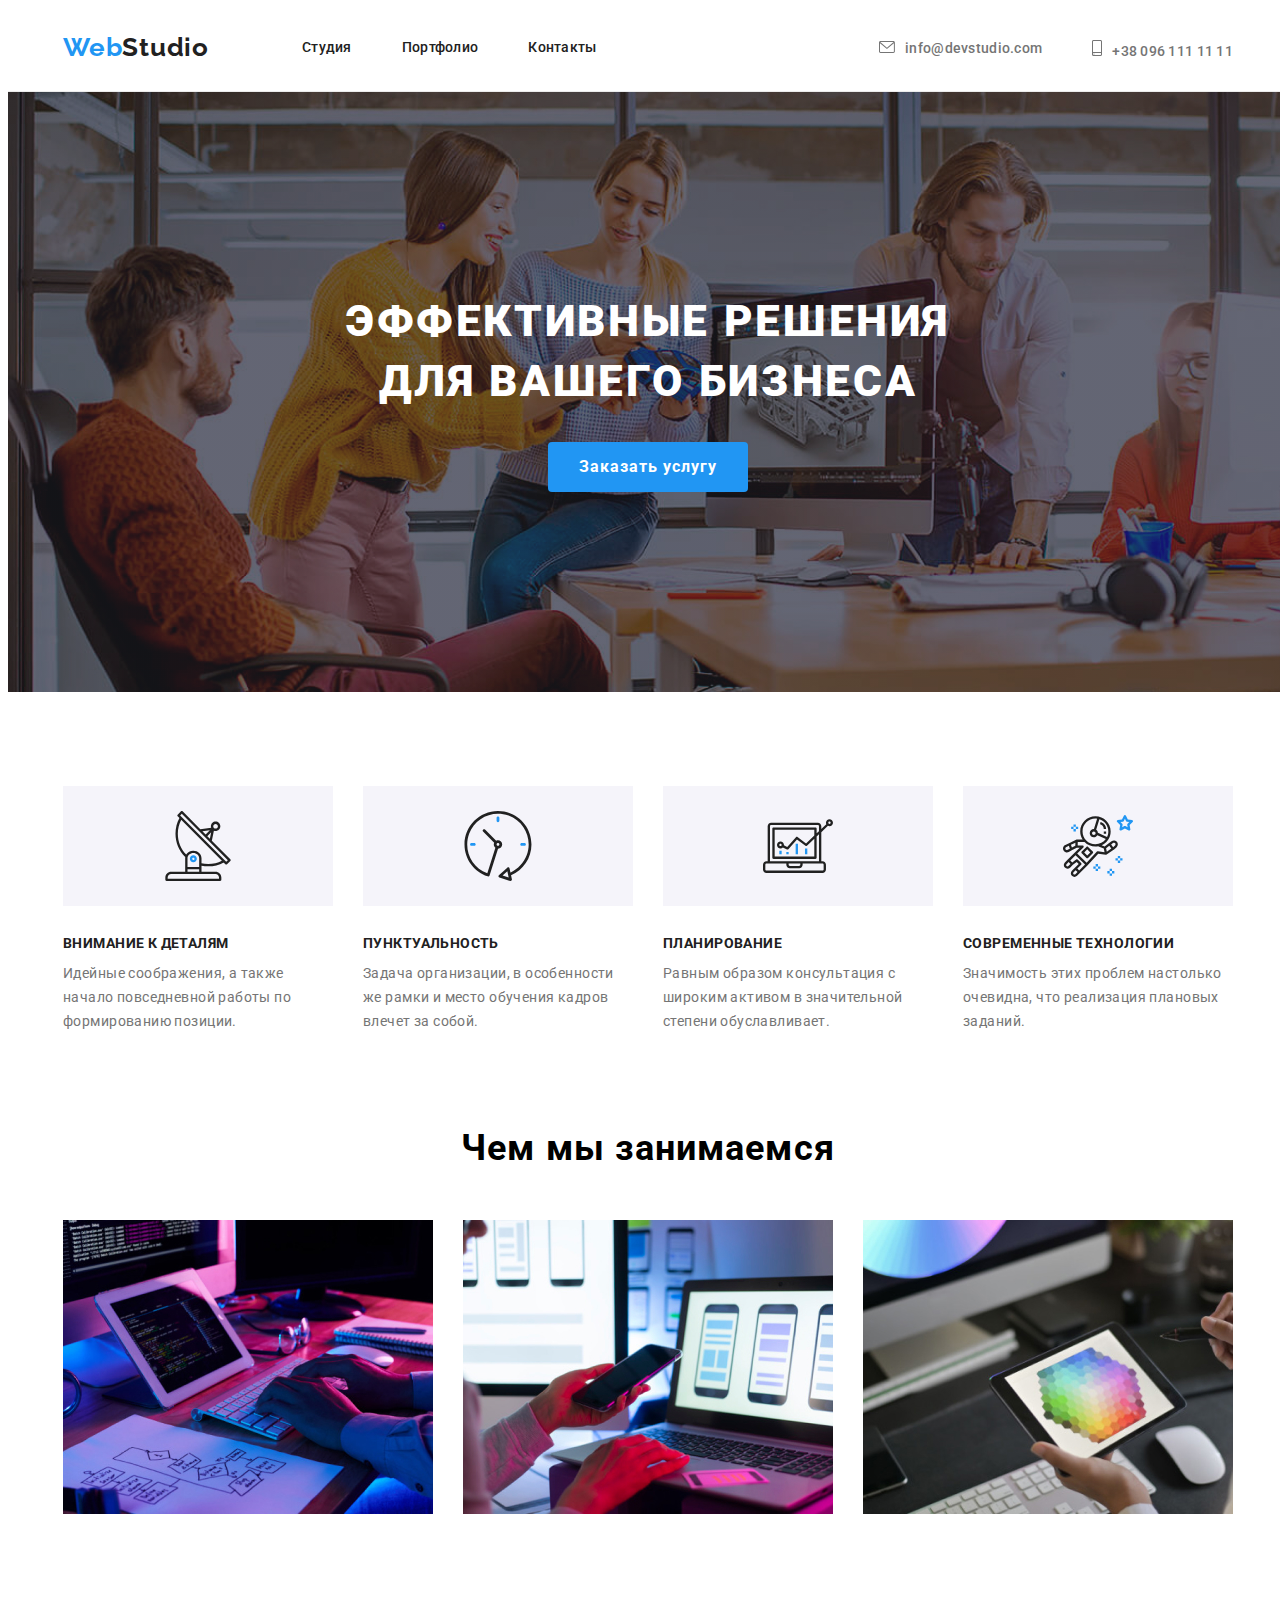
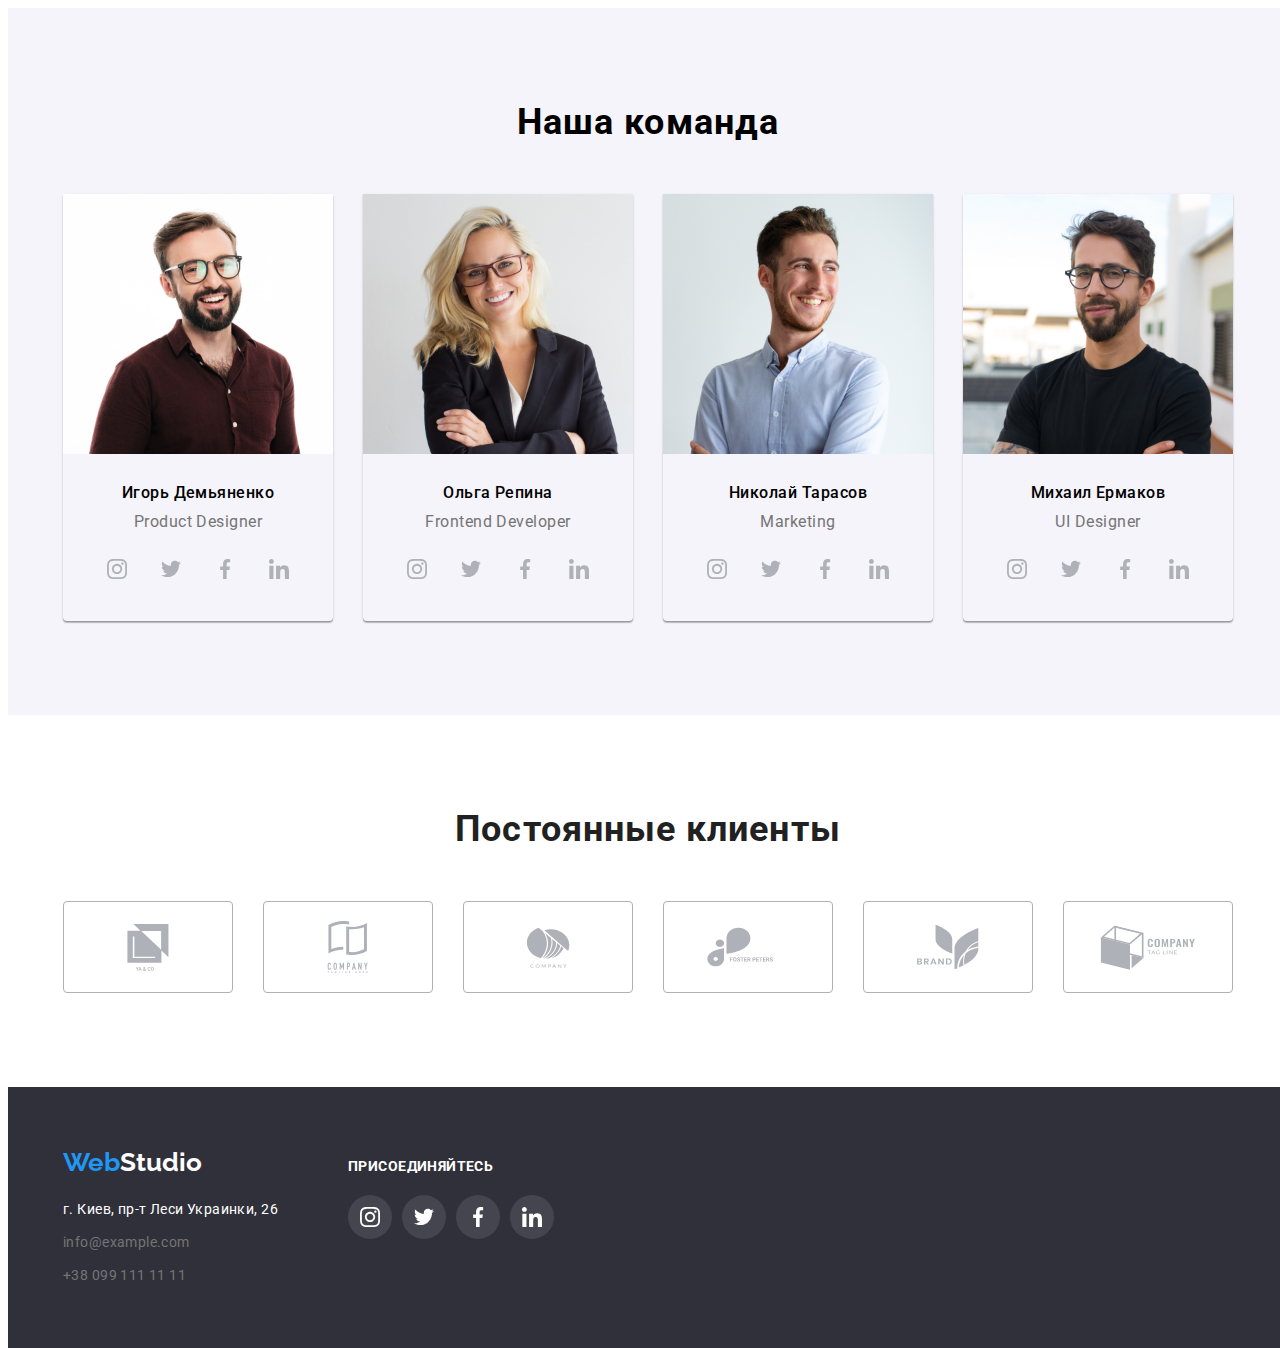
==== commit bcb45439: "Update index.html" ====
--- a/index.html
+++ b/index.html
@@ -9,7 +9,7 @@
  <link rel="stylesheet" href="https://cdnjs.cloudflare.com/ajax/libs/modern-normalize/1.1.0/modern-normalize.min.css" integrity="sha512-wpPYUAdjBVSE4KJnH1VR1HeZfpl1ub8YT/NKx4PuQ5NmX2tKuGu6U/JRp5y+Y8XG2tV+wKQpNHVUX03MfMFn9Q=="
   crossorigin="anonymous" referrerpolicy="no-referrer" />
 	<link rel="stylesheet" type="text/css" href="css/styles.css">
-	<title>Home work 3</title>
+	<title>Home work 4</title>
 </head>
 <body>
 	<header class="header">
@@ -18,7 +18,7 @@
 			<a href="" class="logo"><span class="logo-blue">Web</span>Studio</a>
 	<ul class="list-header">
 		<li class="item-header"><a href="" class="link-header">Студия</a></li>
-		<li class="item-header"><a href="https://olegochych.github.io/goit-markup-hw-03/portfolio.html" class="link-header">Портфолио</a></li>
+		<li class="item-header"><a href="https://olegochych.github.io/goit-markup-hw-04/portfolio.html" class="link-header">Портфолио</a></li>
 		<li class="item-header"><a href="" class="link-header">Контакты</a></li>
 	</ul>
 </nav>
@@ -45,44 +45,36 @@
 	</section>
 	<section class="section-features">
 		<div class="container">
-			<div>
-				<ul class="list-features-icon">
-					<li class="features-icon-item"><svg class="features-icon" width="70" height="70">
+		<ul class="list-features">
+			<li class="item-features">
+				<div class="features-icon-item">
+					<svg class="features-icon" width="70" height="70">
 					<use href="./images/icons.svg#icon-antenna"></use>
 				</svg>
-			</li>
-					<li class="features-icon-item"><svg class="features-icon" width="70" height="70">
+			</div>
+				<h3 class="title-features">Внимание к деталям</h3>
+				<p class="text-features">Идейные соображения, а также начало повседневной работы по формированию позиции.</p>
+			</li>
+			<li class="item-features">
+				<div class="features-icon-item"><svg class="features-icon" width="70" height="70">
 					<use href="./images/icons.svg#icon-clock"></use>
 				</svg>
-			</li>
-					<li class="features-icon-item"><svg class="features-icon" width="70" height="70">
+			</div>
+				<h3 class="title-features">Пунктуальность</h3>
+				<p class="text-features">Задача организации, в особенности же рамки и место обучения кадров влечет за собой.</p>
+			</li>
+			<li class="item-features">
+				<div class="features-icon-item"><svg class="features-icon" width="70" height="70">
 					<use href="./images/icons.svg#icon-diagram"></use>
 				</svg>
-			</li>
-					<li class="features-icon-item"><svg class="features-icon" width="70" height="70">
-					<use href="./images/icons.svg#icon-astronaut"></use>
-				</svg>
-			</li>
-				</ul>
-			</div>
-		<ul class="list-features">
-			<li class="item-features">
-				
-				<h3 class="title-features">Внимание к деталям</h3>
-				<p class="text-features">Идейные соображения, а также начало повседневной работы по формированию позиции.</p>
-			</li>
-			<li class="item-features">
-				
-				<h3 class="title-features">Пунктуальность</h3>
-				<p class="text-features">Задача организации, в особенности же рамки и место обучения кадров влечет за собой.</p>
-			</li>
-			<li class="item-features">
-				
+			</div>
 				<h3 class="title-features">Планирование</h3>
 				<p class="text-features">Равным образом консультация с широким активом в значительной степени обуславливает.</p>
 			</li>
 			<li class="item-features">
-				
+				<div class="features-icon-item"><svg class="features-icon" width="70" height="70">
+					<use href="./images/icons.svg#icon-astronaut"></use>
+				</svg></div>
 				<h3 class="title-features">Современные технологии</h3>
 				<p class="text-features">Значимость этих проблем настолько очевидна, что реализация плановых заданий.</p>
 			</li>
--- a/css/styles.css
+++ b/css/styles.css
@@ -266,10 +266,6 @@
 }
 
 
-.list-features-icon{
-  display: flex;
-  padding-bottom: 30px;
-}
 .features-icon-item{
   background-color: #F5F4FA;
   width: 270px;
@@ -277,10 +273,9 @@
     display: flex;
   justify-content: center;
   align-items: center;
-}
-.features-icon-item:not(:last-child){
-  margin-right: 30px;
-}
+  margin-bottom: 30px;
+}
+
 
 /*--------WHAT-WE-DO--------*/
 .what-we-do{
@@ -306,6 +301,7 @@
 .our-team{
   padding-top: 94px;
   padding-bottom: 94px;
+  background-color: #F5F4FA;
 }
 .our-team-list {
   display: flex;
@@ -411,7 +407,7 @@
 }
 
 .clients-icon{
-  fill: var(--color-grey);
+  fill: #AFB1B8;
 }
 
 .clients-link:hover ,
